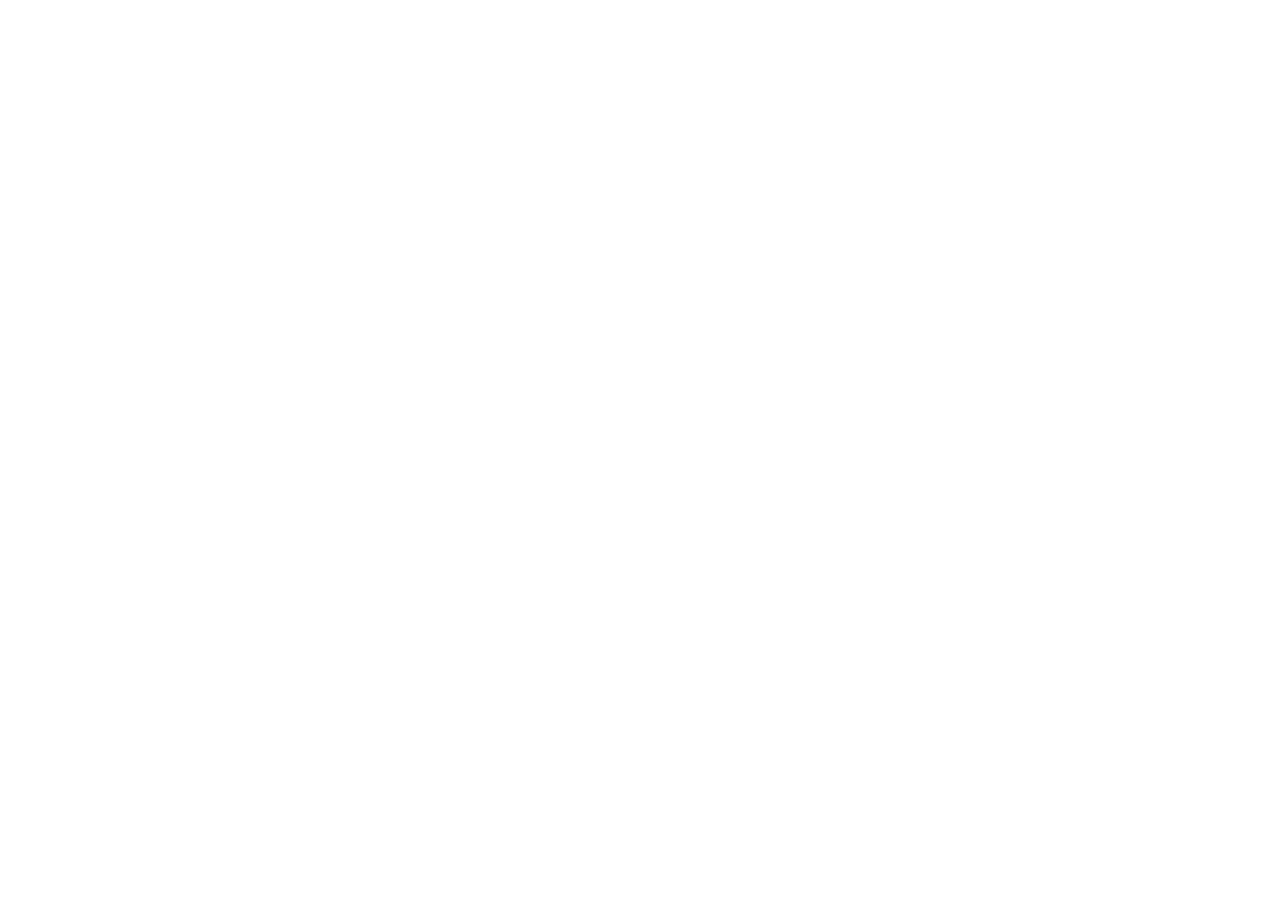
==== Sass/index.html @ 54175e41 "Добавил проект Sass" ====
<!DOCTYPE html>
<html lang="en">
<head>
    <meta charset="UTF-8">
    <meta http-equiv="X-UA-Compatible" content="IE=edge">
    <meta name="viewport" content="width=device-width, initial-scale=1.0">
    <link rel="stylesheet" href="css/fonts.css">
    <link rel="stylesheet" href="css/normalize.css">
    <link rel="stylesheet" href="css/style.css">
    <link rel="stylesheet" href="css/style1.css">
    <title>Sass</title>
</head>
<body>
    
</body>
</html>
---- Sass/css/fonts.css ----
﻿@font-face {
    font-family: 'gilroybold';
    src: url('gilroy-bold-webfont.woff2') format('woff2'),
         url('gilroy-bold-webfont.woff') format('woff');
    font-weight: normal;
    font-style: normal;

}






@font-face {
    font-family: 'gilroymedium';
    src: url('gilroy-medium-webfont.woff2') format('woff2'),
         url('gilroy-medium-webfont.woff') format('woff');
    font-weight: normal;
    font-style: normal;

}






@font-face {
    font-family: 'gilroyregular';
    src: url('gilroy-regular-webfont.woff2') format('woff2'),
         url('gilroy-regular-webfont.woff') format('woff');
    font-weight: normal;
    font-style: normal;

}






@font-face {
    font-family: 'gilroysemibold';
    src: url('gilroy-semibold-webfont.woff2') format('woff2'),
         url('gilroy-semibold-webfont.woff') format('woff');
    font-weight: normal;
    font-style: normal;

}
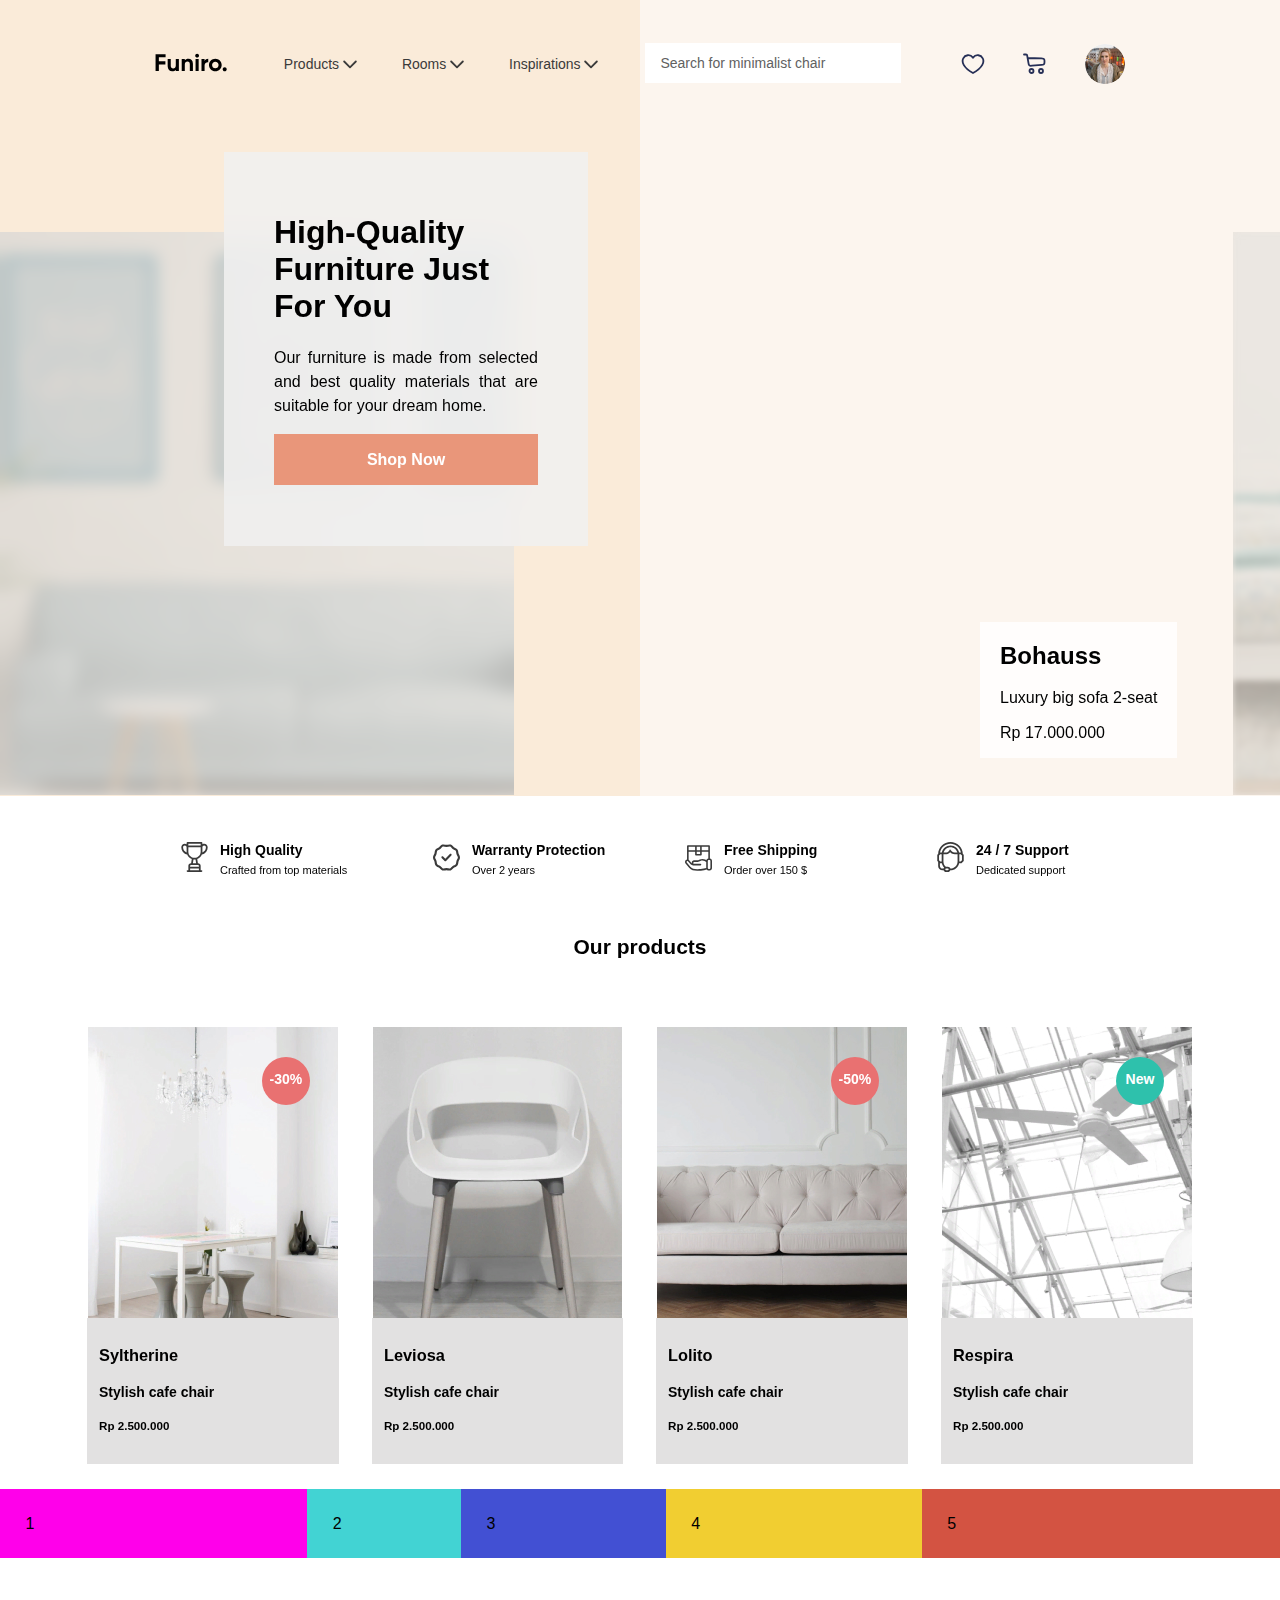
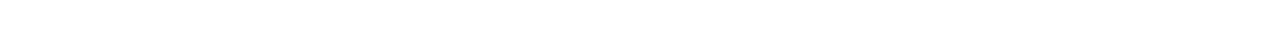
==== commit ea4c5097: "Создал черновик футера Sass" ====
--- a/Sass/index.html
+++ b/Sass/index.html
@@ -8,9 +8,124 @@
     <link rel="stylesheet" href="css/normalize.css">
     <link rel="stylesheet" href="css/style.css">
     <link rel="stylesheet" href="css/style1.css">
+    <link rel="stylesheet" href="footer.css">
+    <link rel="stylesheet" href="slideshow1/style.css"> 
     <title>Sass</title>
 </head>
 <body>
+ <section class="section1">
+    <header class="header">
+        <div class="container">
+            <a class="header-logo" href="#">
+                <img src="img/logo.svg" alt="logo">
+            </a>
+            <nav class="header-nav">
+                <a href="#">
+                    Products
+                    <img src="img/arrow-bottom.svg" alt="arrow">
+                </a>
+                <a href="#">
+                    Rooms
+                    <img src="img/arrow-bottom.svg" alt="arrow">
+                </a>
+                <a href="#">
+                    Inspirations
+                    <img src="img/arrow-bottom.svg" alt="arrow">
+                </a>
+            </nav>
+            <input class="header-search" type="search" placeholder="Search for minimalist chair">
+            <div class="header-social">
+                <a class='a_social' href="#">
+                    <img src="img/icon-like.svg" alt="icon-like">
+                </a>
+                <a class='a_social' href="#">
+                    <img class="ml-34px" src="img/icon-basket.svg" alt="icon-basket">
+                </a>
+                <a class='a_social' href="#">
+                    <img class="ml-34px user" src="img/user.jpg" alt="user-img">
+                </a>
+            </div>
+        </div>
+    </header>
+    <iframe class='iframe'src='slideshow1/index.html' 
+    frameborder='0';> </iframe> 
+ </section>
+ <div class="batn_items">
+    <div class='batn';> 
+        <a class='a1'href="#"><img class='img' src='img/kubok.svg'></a>
+        <div class='batn_text';> <a class='a1'href="#"><h4 class='h4'>High Quality</h4></a>
+        <a class='a1'href="#"><p class='p'>Crafted from top materials</p></a>
+        </div>
+    </div> 
+    <div class='batn';> 
+        <a class='a1'href="#"><img class='img' src='img/label.svg'></a>
+        <div class='batn_text';> <a class='a1'href="#"><h4 class='h4'>Warranty Protection</h4></a>
+        <a class='a1'href="#"><p class='p'>Over 2 years</p></a>
+        </div>
+    </div>  
+    <div class='batn';> 
+        <a class='a1'href="#"><img class='img' src='img/hand.svg'></a>
+        <div class='batn_text';>    <a class='a1'href="#"><h4 class='h4'>Free Shipping</h4></a>
+        <a class='a1'href="#"><p class='p'>Order over 150 $</p></a>
+        </div>
+    </div> 
+    <div class='batn';> 
+        <a class='a1'href="#"><img class='img' src='img/oprtr.svg'></a>
+        <div class='batn_text';> <a class='a1'href="#"><h4 class='h4'>24 / 7 Support</h4></a>
+        <a class='a1'href="#"><p class='p'>Dedicated support</p></a>
+        </div>
+    </div> 
+</div> 
+ <section class='section2'> 
+    <h2>Our products</h2>
+    <div class='sec_blok'>
+        <div class='sec_blok2'>
+        <div class='col'>
+        <a href="#"> <img class='col_img' src='img/image 1.jpg'></a>
+        <div class='label1'><a href="#"><p style='color: #ffffff;margin-left: 8px;font-weight: 700;'>-30%</p></a></div>
+        </div>
+        <li class='li'>
+            <a href="#"> <h3>Syltherine</h3></a> 
+            <a href="#"> <h4>Stylish cafe chair</h4></a>
+            <a href="#"> <h5>Rp 2.500.000</h5></a>  
+         </li>    
+        </div> 
+        <div class='sec_blok2'>
+            <div class='col'>
+            <a href="#"> <img class='col_img' src='img/image 2.jpg'></a>
+            </div>
+            <li class='li'>
+                <a href="#"> <h3>Leviosa</h3></a> 
+                <a href="#"> <h4>Stylish cafe chair</h4></a>
+                <a href="#"> <h5>Rp 2.500.000</h5></a>   
+             </li>    
+            </div>  
+        <div class='sec_blok2'>
+                <div class='col'>
+                <a href="#"> <img class='col_img' src='img/image 3.jpg'></a>
+                <div class='label1'><a href="#"><p style='color: #ffffff;margin-left: 8px; font-weight: 700;'>-50%</p></a></div>
+                </div>
+               <li class='li'>
+                <a href="#"> <h3>Lolito</h3></a> 
+                <a href="#"> <h4>Stylish cafe chair</h4></a>
+                <a href="#"> <h5>Rp 2.500.000</h5></a>    
+                 </li>    
+                </div>
+                <div class='sec_blok2'>
+                    <div class='col'>
+                    <a href="#"> <img class='col_img' src='img/image 4.jpg'></a>
+                    <div class='label2'><a href="#"><p style='color: #ffffff;margin-left: 10px; font-weight: 700;'>New</p></a></div>
+                    </div>
+                    <li class='li'>
+                    <a href="#"> <h3>Respira</h3></a> 
+                    <a href="#"> <h4>Stylish cafe chair</h4></a>
+                    <a href="#"> <h5>Rp 2.500.000</h5></a>    
+                     </li>    
+                    </div>      
+    </div> 
     
+ </section> 
+ <iframe class='iframe'src='md2/index.html' 
+    frameborder='0';> </iframe> 
 </body>
 </html>--- a/Sass/css/style.css
+++ b/Sass/css/style.css
@@ -0,0 +1,92 @@
+body {
+  font: 100% "Gilroy", sans-serif;
+  margin: 0;
+  font-size: 14px;
+}
+
+.container {
+  text-align: center;
+  width: 100%;
+  margin: 0 auto;
+}
+
+.section1 {
+  width: 100%;
+  height: 796px;
+  background: linear-gradient(to right, #faebd9 50%, #fcf5ee 50%) no-repeat;
+}
+
+.header {
+  padding: 43px  0  68px 0;
+}
+
+.header-logo {
+  text-decoration: none;
+  vertical-align: middle;
+}
+
+.header-nav {
+  display: inline-block;
+  vertical-align: middle;
+}
+
+.header-nav a:hover {
+  color: maroon;
+}
+
+.header-nav a:focus {
+  background-color: burlywood;
+}
+
+.header-nav a {
+  text-decoration: none;
+  margin-left: 41px;
+  font-weight: 500;
+  color: #3A3A3A;
+}
+
+.header-nav {
+  margin-left: 12px;
+}
+
+.header-search {
+  border: 0;
+  width: 20%;
+  padding: 12px 15px;
+  margin-left: 43px;
+  outline: none;
+}
+
+.header-search::placeholder {
+  font-weight: 400;
+  color: #616161;
+}
+
+.a_social {
+  text-decoration: none;
+}
+
+.header-social {
+  display: inline-block;
+  vertical-align: middle;
+  margin-left: 56px;
+}
+
+/*.header-social a:focus {background-color:burlywood }*/
+.header-social img {
+  text-decoration: none;
+  vertical-align: middle;
+}
+
+.ml-34px {
+  margin-left: 34px;
+}
+
+.header-social .user {
+  border-radius: 50%;
+}
+
+.iframe {
+  width: 100%;
+  height: 90%;
+}
--- a/Sass/css/style1.css
+++ b/Sass/css/style1.css
@@ -0,0 +1,133 @@
+.batn_items {
+  width: 100%;
+  display: flex;
+  flex-direction: row;
+  align-items: center;
+  justify-content: center;
+  margin: 0;
+}
+
+.batn {
+  display: flex;
+  flex-direction: row;
+  align-items: center;
+  width: 196px;
+  height: 56px;
+  border-radius: 15px;
+  padding-top: 11px;
+  padding-left: 12px;
+  box-sizing: border-box;
+  margin-top: 33px;
+  margin-right: 23px;
+  margin-left: 33px;
+  margin-bottom: 33px;
+}
+
+.batn_text {
+  display: flex;
+  flex-direction: column;
+  align-items: start;
+  margin-left: 12px;
+  margin-top: -12px;
+}
+
+.batn:hover {
+  background: #faebd9;
+}
+
+.batn:nth-child(odd):hover {
+  background: #d87a54;
+}
+
+.img {
+  display: inline-block;
+  vertical-align: middle;
+  width: 27px;
+  height: auto;
+  object-fit: cover;
+  margin-top: -12px;
+}
+
+.h4 {
+  display: inline-block;
+  vertical-align: middle;
+  margin-top: 22px;
+}
+
+.p {
+  display: inline-block;
+  vertical-align: middle;
+  font-size: 11px;
+  margin-top: -22px;
+}
+
+.a1 {
+  text-decoration: none;
+}
+
+.section2 {
+  width: 100%;
+  display: flex;
+  flex-direction: column;
+  align-items: center;
+  justify-content: center;
+  margin: 0;
+}
+
+.sec_blok {
+  display: flex;
+  flex-direction: row;
+  align-items: center;
+  justify-content: space-around;
+  margin: 0;
+}
+
+.sec_blok2 {
+  display: flex;
+  flex-direction: column;
+  align-items: center;
+}
+
+.col {
+  display: inline-block;
+  width: 88%;
+  height: 301px;
+  margin-top: 50px;
+}
+
+.col_img {
+  width: 100%;
+  height: 100%;
+  object-fit: cover;
+}
+
+.li {
+  display: inline-block;
+  background: #e2e1e1;
+  width: 80%;
+  padding: 12px;
+  height: auto;
+  margin-top: -10px;
+  margin-bottom: 25px;
+}
+
+.label1 {
+  width: 48px;
+  height: 48px;
+  position: absolute;
+  background: #E97171;
+  border-radius: 50%;
+  margin-top: -274px;
+  margin-left: 174px;
+}
+
+.label2 {
+  width: 48px;
+  height: 48px;
+  position: absolute;
+  background: #2EC1AC;
+  color: #ffffff;
+  border-radius: 50%;
+  margin-top: -274px;
+  margin-left: 174px;
+}
--- a/Sass/slideshow1/style.css
+++ b/Sass/slideshow1/style.css
@@ -0,0 +1,121 @@
+body {font-family: "Gilroy", sans-serif;}
+.wrapper {position:relative; 
+  margin: 0 auto;
+  width: 100%;
+  
+ 
+}
+@keyframes fade {
+  0%{ opacity: 0; }
+  10%{ opacity: 1; }
+  20%{ opacity: 1; }
+  30%{ opacity: 1; }
+  40%{ opacity: 0; }
+  50%{ opacity: 0; }
+  60%{ opacity: 0; }
+  70%{ opacity: 0; }
+  80%{ opacity: 0; }
+  90%{ opacity: 0;} 
+  100% { opacity: 0; }
+}	
+
+.wrapper img {display:flex;
+  flex-direction: row; 
+  position:absolute;
+  margin-top: 80px;
+  margin-left: 410px;
+  width:840px;
+  height: 563px;
+  opacity:0; 
+  animation-name: fade; 
+  animation-duration: 20s; 
+  animation-iteration-count: infinite; 
+}
+.wrapper img:nth-child(1) { animation-delay: 0s;  }
+.wrapper img:nth-child(2) { animation-delay: 5s;  }
+.wrapper img:nth-child(3) { animation-delay: 10s;  }
+.wrapper img:nth-child(4) { animation-delay: 15s;  }
+
+.text-block {
+  position: absolute;
+  top: 470px;
+  left:980px;
+  color: rgb(0, 0, 0);
+  background-color: rgba(255, 255, 255, 0.795);
+  padding-left: 20px;
+  padding-right: 20px;
+  backdrop-filter: blur(1rem);
+}
+
+a:hover {color:maroon }
+a {
+  text-decoration: none;
+  color: rgb(0, 0, 0);
+}
+.img-block {display:flex;
+  flex-direction: row;
+  width:514px;
+  margin-top: 80px;
+height: 563px;
+position: absolute;
+overflow: hidden;
+object-fit: cover;
+}
+.img-block img {margin-left: 0px;
+overflow: hidden;
+  margin-top: 0;
+  }
+.blur {display:flex;
+  flex-direction: row;
+  width:514px;
+  margin-left: 40px;
+  height: 863px;
+  margin-left: 0px;
+  position: absolute;
+  backdrop-filter: blur(0.5rem);
+  background: rgba(230, 224, 218, 0.726);  
+  
+}
+.img-block2 {display:flex;
+  flex-direction: row;
+  width: 140px;
+  margin-top: 80px;
+  margin-left: 1233px;
+height: 563px;
+position: absolute;
+overflow: hidden;
+object-fit: cover;
+}
+.img-block2 img { margin-left: 0px;
+position: absolute;
+  margin-top: 0;
+  filter: blur(0.2rem);
+overflow: hidden;
+}
+.blur2 {display:flex;
+  flex-direction: row;
+  width: 100%;
+  height: 863px;
+  position: absolute;
+  background: rgba(230, 224, 218, 0.726);  
+  height: 100vh;
+  
+}
+.blockover{position: absolute;
+  width: 264px;
+  height: 303px;
+  top: -9px;
+  left: 224px;
+  background-color: rgba(240, 240, 240, 0.829);
+  padding: 50px;
+  backdrop-filter: blur(1rem);}
+.buttonover{background-color:darksalmon;
+  top: -19px;
+  font-weight: 700;
+  color:white;
+  border:none;
+  width: 100%;
+  height: 51px;
+  padding: 140 154 154 140;
+  cursor:pointer;}
+ 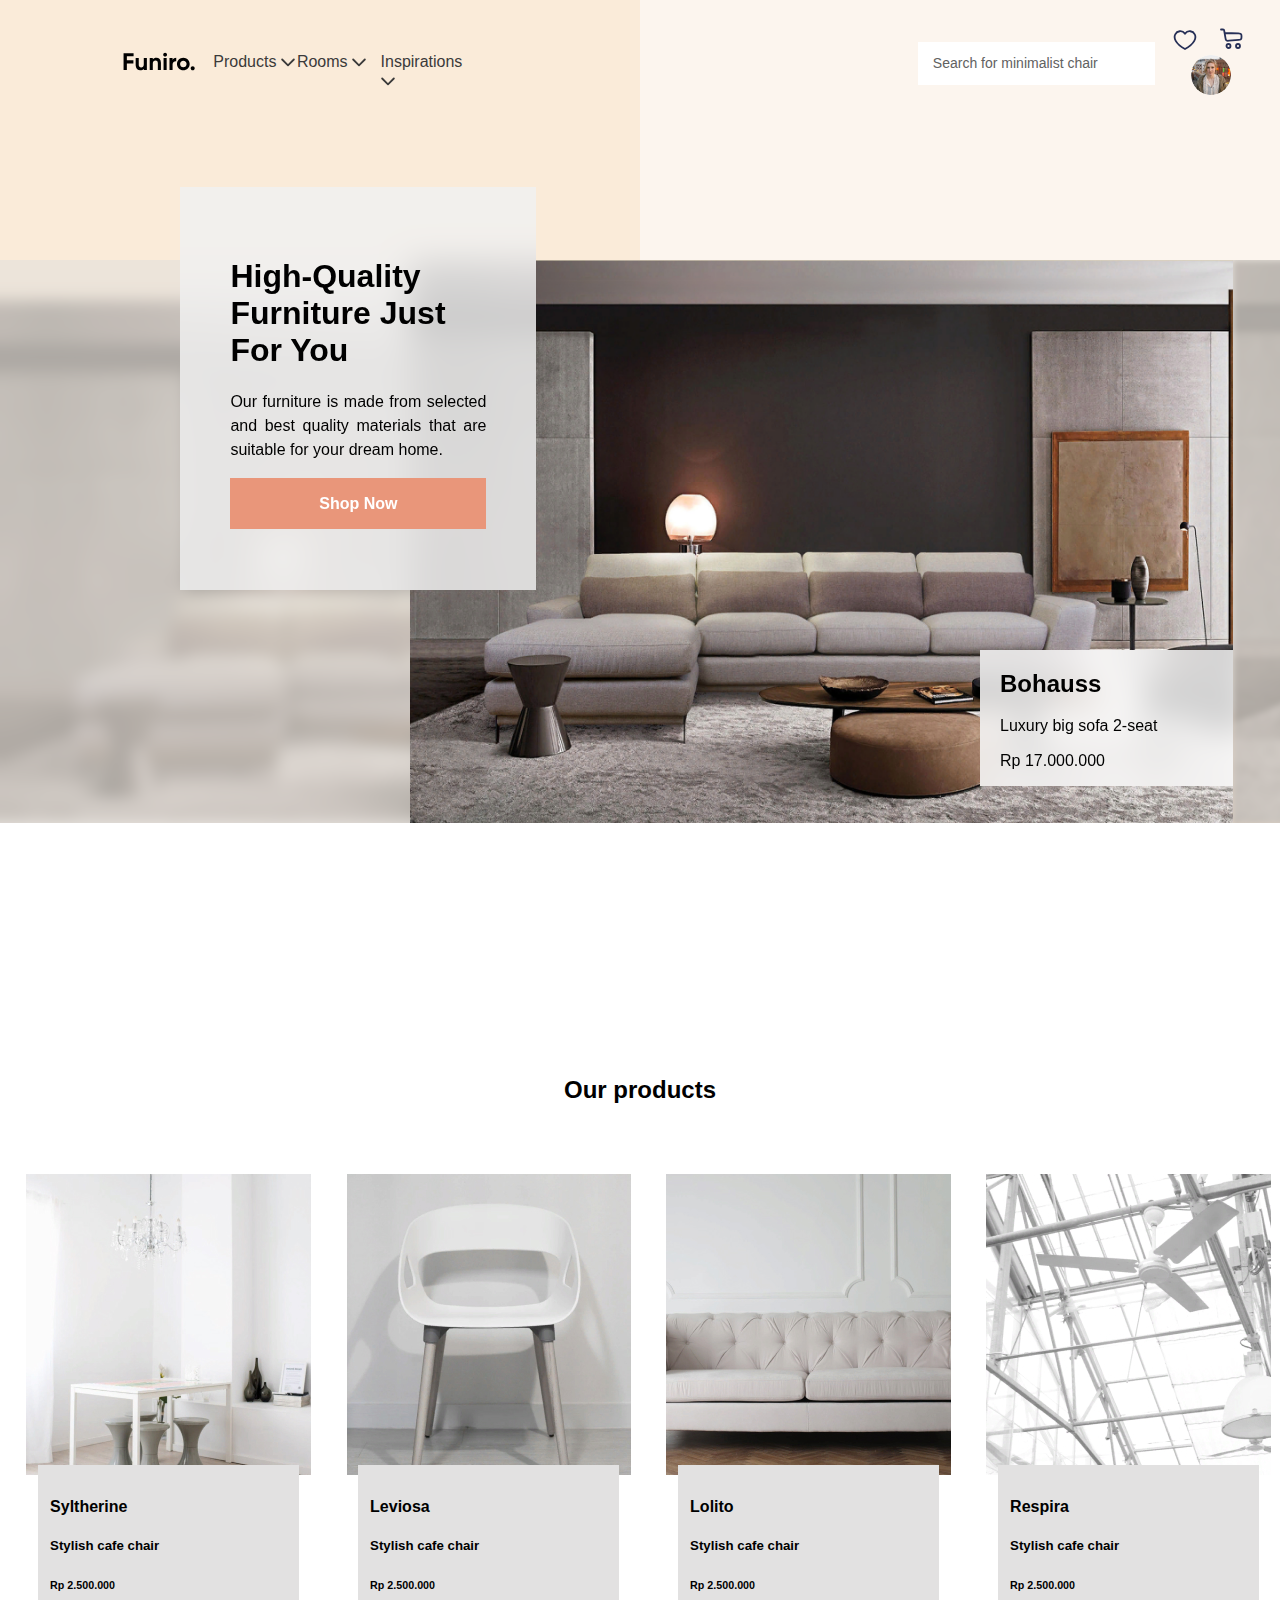
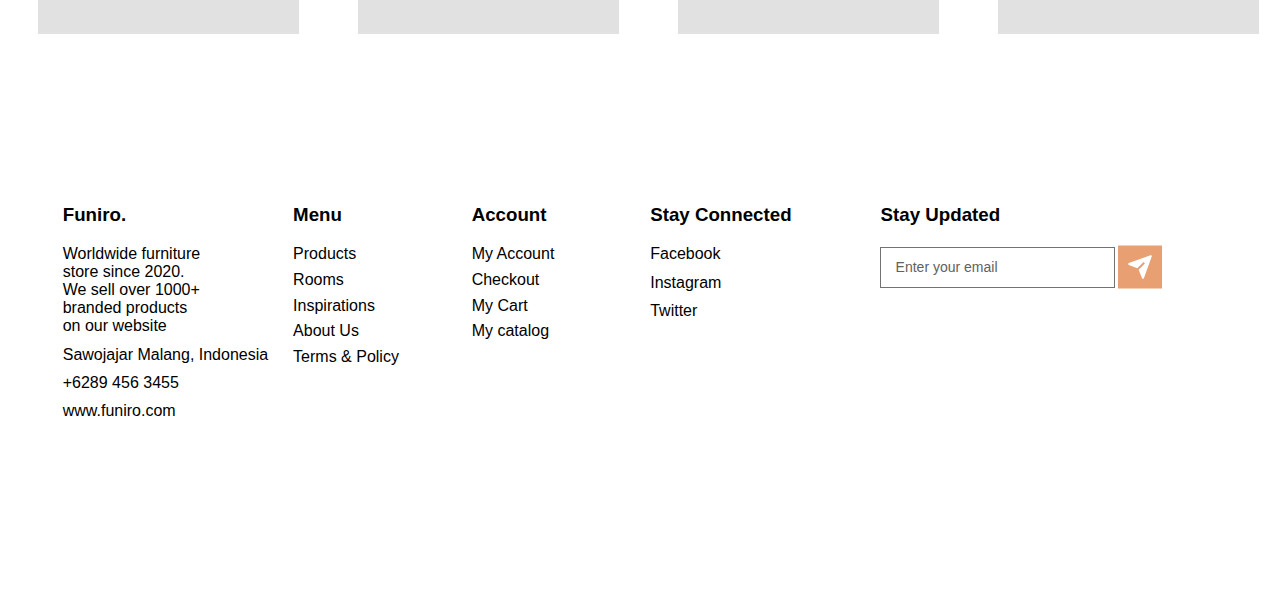
==== commit 77b77b35: "выложил задание Sass" ====
--- a/Sass/index.html
+++ b/Sass/index.html
@@ -8,124 +8,137 @@
     <link rel="stylesheet" href="css/normalize.css">
     <link rel="stylesheet" href="css/style.css">
     <link rel="stylesheet" href="css/style1.css">
-    <link rel="stylesheet" href="footer.css">
-    <link rel="stylesheet" href="slideshow1/style.css"> 
+    <link rel="stylesheet" href="slideshow1/css/style.css">
+    <link rel="stylesheet" href="css/media.css">
+    
+
     <title>Sass</title>
 </head>
+
 <body>
- <section class="section1">
-    <header class="header">
-        <div class="container">
+    <section class='section'>
+        <header class="header">
+          <div class='container'>
             <a class="header-logo" href="#">
                 <img src="img/logo.svg" alt="logo">
             </a>
+            <div class='div2'></div>
+            <div class='div1'>
             <nav class="header-nav">
-                <a href="#">
+                <div class='div22'><a class="a" href="#">
                     Products
-                    <img src="img/arrow-bottom.svg" alt="arrow">
-                </a>
-                <a href="#">
+                     <img  src="img/arrow-bottom.svg" alt="arrow">
+                </a></div>
+                <div class='div22'><a class="a" href="#">
                     Rooms
-                    <img src="img/arrow-bottom.svg" alt="arrow">
-                </a>
-                <a href="#">
+                    <img  src="img/arrow-bottom.svg" alt="arrow">
+                </a></div>
+                <div class='div21'><a class="a" href="#">
                     Inspirations
-                    <img src="img/arrow-bottom.svg" alt="arrow">
-                </a>
+                    <img  src="img/arrow-bottom.svg" alt="arrow">
+                </a></div>
             </nav>
+        </div>
+        <div class='div02'></div>
             <input class="header-search" type="search" placeholder="Search for minimalist chair">
+            <div class='div02'></div>
             <div class="header-social">
-                <a class='a_social' href="#">
+                <a class="a" href="#">
                     <img src="img/icon-like.svg" alt="icon-like">
                 </a>
-                <a class='a_social' href="#">
+                <a class="a" href="#">
                     <img class="ml-34px" src="img/icon-basket.svg" alt="icon-basket">
                 </a>
-                <a class='a_social' href="#">
+                <a class="a" href="#">
                     <img class="ml-34px user" src="img/user.jpg" alt="user-img">
                 </a>
-            </div>
+          </div>  
+        </header>
+        
+        <iframe class='iframe'src='slideshow1/index.html' 
+        frameborder='0';> </iframe>
+        <div class='blockover'>
+            <h1 style=' margin-top: 30;'>
+              High-Quality Furniture Just For You</h1>
+           <p style='text-align:justify; line-height: 1.5;top:-23px'>
+            Our furniture is 
+            made from selected and best 
+            quality materials that are 
+            suitable for your dream home.</p>
+            <button class='buttonover'>Shop Now</button>
+          </div>
+          
+        </section> 
+        <div class="but">
+        <div class='batn';> 
+            <a class='a1'href="#"><img class='img' src='img/kubok.svg'></a>
+            <a class='a1'href="#"><h4 class='h4'>High Quality</h4></a>
+            <a class='a1'href="#"><p class='p'>Crafted from top materials</p></a>
         </div>
-    </header>
-    <iframe class='iframe'src='slideshow1/index.html' 
-    frameborder='0';> </iframe> 
- </section>
- <div class="batn_items">
-    <div class='batn';> 
-        <a class='a1'href="#"><img class='img' src='img/kubok.svg'></a>
-        <div class='batn_text';> <a class='a1'href="#"><h4 class='h4'>High Quality</h4></a>
-        <a class='a1'href="#"><p class='p'>Crafted from top materials</p></a>
+        <div class="div0"></div> 
+        <div class='batn';> 
+            <a class='a1'href="#"><img class='img' src='img/label.svg'></a>
+            <a class='a1'href="#"><h4 class='h4'>Warranty Protection</h4></a>
+            <a class='a1'href="#"><p class='p'>Over 2 years</p></a>
         </div>
-    </div> 
-    <div class='batn';> 
-        <a class='a1'href="#"><img class='img' src='img/label.svg'></a>
-        <div class='batn_text';> <a class='a1'href="#"><h4 class='h4'>Warranty Protection</h4></a>
-        <a class='a1'href="#"><p class='p'>Over 2 years</p></a>
+        <div class="div0"></div> 
+        <div class='batn';> 
+            <a class='a1'href="#"><img class='img' src='img/hand.svg'></a>
+            <a class='a1'href="#"><h4 class='h4'>Free Shipping</h4></a>
+            <a class='a1'href="#"><p class='p'>Order over 150 $</p></a>
+        </div> 
+        <div class="div0"></div> 
+        <div class='batn';> 
+            <a class='a1'href="#"><img class='img' src='img/oprtr.svg'></a>
+            <a class='a1'href="#"><h4 class='h4'>24 / 7 Support</h4></a>
+            <a class='a1'href="#"><p class='p'>Dedicated support</p></a>
         </div>
-    </div>  
-    <div class='batn';> 
-        <a class='a1'href="#"><img class='img' src='img/hand.svg'></a>
-        <div class='batn_text';>    <a class='a1'href="#"><h4 class='h4'>Free Shipping</h4></a>
-        <a class='a1'href="#"><p class='p'>Order over 150 $</p></a>
         </div>
-    </div> 
-    <div class='batn';> 
-        <a class='a1'href="#"><img class='img' src='img/oprtr.svg'></a>
-        <div class='batn_text';> <a class='a1'href="#"><h4 class='h4'>24 / 7 Support</h4></a>
-        <a class='a1'href="#"><p class='p'>Dedicated support</p></a>
+        <h2 style='text-align: center; margin-top: -240px;'>Our products</h2>
+ <div class="but1">
+        <div class="contan"> 
+            <div class='col'>
+                <a href="#"> <img class='col_img' src='img/image 1.jpg'></a>
+             </div>
+             <li class='li'>
+                <a href="#"> <h4>Syltherine</h4></a> 
+                <a href="#"> <h5>Stylish cafe chair</h5></a>
+                <a href="#"> <h6>Rp 2.500.000</h6></a>  
+             </li>
         </div>
-    </div> 
-</div> 
- <section class='section2'> 
-    <h2>Our products</h2>
-    <div class='sec_blok'>
-        <div class='sec_blok2'>
-        <div class='col'>
-        <a href="#"> <img class='col_img' src='img/image 1.jpg'></a>
-        <div class='label1'><a href="#"><p style='color: #ffffff;margin-left: 8px;font-weight: 700;'>-30%</p></a></div>
+        
+        <div class="contan"> 
+            <div class='col'>
+                <a href="#"> <img class='col_img' src='img/image 2.jpg'></a>
+             </div>
+             <li class='li'>
+                <a href="#"> <h4>Leviosa</h4></a> 
+                <a href="#"> <h5>Stylish cafe chair</h5></a>
+                <a href="#"> <h6>Rp 2.500.000</h6></a>  
+            </li>
         </div>
-        <li class='li'>
-            <a href="#"> <h3>Syltherine</h3></a> 
-            <a href="#"> <h4>Stylish cafe chair</h4></a>
-            <a href="#"> <h5>Rp 2.500.000</h5></a>  
-         </li>    
-        </div> 
-        <div class='sec_blok2'>
+        <div class="contan"> 
             <div class='col'>
-            <a href="#"> <img class='col_img' src='img/image 2.jpg'></a>
-            </div>
-            <li class='li'>
-                <a href="#"> <h3>Leviosa</h3></a> 
-                <a href="#"> <h4>Stylish cafe chair</h4></a>
-                <a href="#"> <h5>Rp 2.500.000</h5></a>   
-             </li>    
-            </div>  
-        <div class='sec_blok2'>
-                <div class='col'>
                 <a href="#"> <img class='col_img' src='img/image 3.jpg'></a>
-                <div class='label1'><a href="#"><p style='color: #ffffff;margin-left: 8px; font-weight: 700;'>-50%</p></a></div>
-                </div>
-               <li class='li'>
-                <a href="#"> <h3>Lolito</h3></a> 
-                <a href="#"> <h4>Stylish cafe chair</h4></a>
-                <a href="#"> <h5>Rp 2.500.000</h5></a>    
-                 </li>    
-                </div>
-                <div class='sec_blok2'>
-                    <div class='col'>
-                    <a href="#"> <img class='col_img' src='img/image 4.jpg'></a>
-                    <div class='label2'><a href="#"><p style='color: #ffffff;margin-left: 10px; font-weight: 700;'>New</p></a></div>
-                    </div>
-                    <li class='li'>
-                    <a href="#"> <h3>Respira</h3></a> 
-                    <a href="#"> <h4>Stylish cafe chair</h4></a>
-                    <a href="#"> <h5>Rp 2.500.000</h5></a>    
-                     </li>    
-                    </div>      
-    </div> 
-    
- </section> 
- <iframe class='iframe'src='md2/index.html' 
-    frameborder='0';> </iframe> 
+             </div>
+             <li class='li'>
+                <a href="#"> <h4>Lolito</h4></a> 
+                <a href="#"> <h5>Stylish cafe chair</h5></a>
+                <a href="#"> <h6>Rp 2.500.000</h6></a>  
+             </li>
+        </div>
+        <div class="contan"> 
+            <div class='col'>
+                <a href="#"> <img class='col_img' src='img/image 4.jpg'></a>
+             </div>
+             <li class='li'>
+                <a href="#"> <h4>Respira</h4></a> 
+                <a href="#"> <h5>Stylish cafe chair</h5></a>
+                <a href="#"> <h6>Rp 2.500.000</h6></a>  
+             </li>
+        </div>
+    </div>
+    <iframe class='iframe1'src='md2/index.html' 
+        frameborder='0';> </iframe>
 </body>
 </html>--- a/Sass/css/style.css
+++ b/Sass/css/style.css
@@ -1,33 +1,61 @@
 body {
-  font: 100% "Gilroy", sans-serif;
-  margin: 0;
-  font-size: 14px;
+  font-family: "Gilroy", sans-serif;
+  margin: 0 auto;
+}
+
+.a {
+  text-decoration: none;
+}
+
+.div1 {
+  width: 100%;
+}
+
+.header-nav {
+  display: flex;
+  flex-direction: row;
+  justify-content: space-around;
+}
+
+.section {
+  width: 100%;
+  height: 20%;
+  display: flex;
+  flex-direction: column;
+  align-items: center;
+  justify-content: center;
+  margin: 0 auto;
+}
+
+.header {
+  width: 100%;
+  height: 756px;
+  display: flex;
+  flex-direction: row;
+  background: linear-gradient(to right, #faebd9 50%, #fcf5ee 50%) no-repeat;
 }
 
 .container {
-  text-align: center;
   width: 100%;
-  margin: 0 auto;
+  height: 10%;
+  margin-top: 2%;
+  margin-left: 9.6%;
+  margin-right: 2%;
+  display: flex;
+  flex-direction: row;
+  align-items: center;
 }
 
-.section1 {
-  width: 100%;
-  height: 796px;
-  background: linear-gradient(to right, #faebd9 50%, #fcf5ee 50%) no-repeat;
+.header-logo .header-nav .header-social .header-social img {
+  display: flex;
+  flex-direction: row;
+  align-items: center;
 }
 
-.header {
-  padding: 43px  0  68px 0;
-}
-
-.header-logo {
-  text-decoration: none;
-  vertical-align: middle;
-}
-
-.header-nav {
-  display: inline-block;
-  vertical-align: middle;
+.header-nav a {
+  font-size: 16px;
+  font-weight: 500;
+  color: #3A3A3A;
 }
 
 .header-nav a:hover {
@@ -38,55 +66,76 @@
   background-color: burlywood;
 }
 
-.header-nav a {
-  text-decoration: none;
-  margin-left: 41px;
-  font-weight: 500;
-  color: #3A3A3A;
-}
-
-.header-nav {
-  margin-left: 12px;
-}
-
 .header-search {
   border: 0;
-  width: 20%;
+  width: 303px;
   padding: 12px 15px;
-  margin-left: 43px;
   outline: none;
 }
 
 .header-search::placeholder {
+  font-size: 14px;
   font-weight: 400;
   color: #616161;
 }
 
-.a_social {
-  text-decoration: none;
+.div2 {
+  width: 30px;
+  height: 40px;
+}
+
+.div02 {
+  width: 20px;
+  height: 60px;
+}
+
+.div21 {
+  width: 100%;
+  height: 20px;
+}
+
+.div22 {
+  width: 100%;
+  height: 20px;
+}
+
+.div211 {
+  width: 40px;
+  height: 20px;
 }
 
 .header-social {
-  display: inline-block;
-  vertical-align: middle;
-  margin-left: 56px;
-}
-
-/*.header-social a:focus {background-color:burlywood }*/
-.header-social img {
-  text-decoration: none;
-  vertical-align: middle;
+  margin-left: 6px;
 }
 
 .ml-34px {
-  margin-left: 34px;
+  margin-left: 18px;
 }
 
 .header-social .user {
   border-radius: 50%;
 }
 
-.iframe {
+.blockover {
+  position: relative;
+  width: 20%;
+  height: 303px;
+  top: -670px;
+  left: -22%;
+  background-color: rgba(240, 240, 240, 0.829);
+  padding: 50px;
+  backdrop-filter: blur(1rem);
+  z-index: 2;
+}
+
+.buttonover {
+  background-color: darksalmon;
+  top: -19px;
+  font-weight: 700;
+  color: white;
+  border: none;
   width: 100%;
-  height: 90%;
+  height: 51px;
+  padding: 140 154 154 140;
+  cursor: pointer;
 }
--- a/Sass/css/style1.css
+++ b/Sass/css/style1.css
@@ -1,133 +1,112 @@
-.batn_items {
+a {text-decoration: none;
+    color: #000;}
+
+.iframe {
+  width: 100%;
+  height: 677px;
+  margin-top: -45%;
+  object-fit: cover;
+  z-index: 1;
+}
+
+.iframe1 {
+  width: 100%;
+  height: 477px;
+  margin-top: 5%;
+  object-fit: cover;
+  z-index: 1;
+}
+
+.col{
+  display: inline-block;
+  width: auto;
+  height: 301px;
+  margin-top: 50px;
+  margin-left: 17px;}
+
+.col_img {width: 100%;
+       height: 100%;
+       object-fit:cover;}
+
+.li {display: inline-block;
+  background: rgb(226, 225, 225);
+  width: 74%;
+  padding: 12px;
+  height: 145px;
+  margin-top:-10px;
+  margin-left: 17px;
+  margin-bottom: 25px;}
+
+
+.clip {position:relative;
+  display: inline-block;
+  vertical-align: middle;
+  margin: 50px;
+  margin-top: 40px;
+  box-sizing: border-box;
+   width:740px;
+   height: 582px;
+   border-radius: 20px;
+   z-index: 4;
+ }
+
+.batn:nth-child(even):hover{
+  background: #faebd9;}
+  
+.batn:nth-child(odd):hover {background:#faebd9;}
+
+.div0 {width: 3%; height: 20%;}
+
+.batn {display: inline-block;
+   vertical-align: middle;
+   width: 196px;
+   height: 56px;
+   border-radius: 15px;
+   padding-top: 11px;
+   padding-left: 12px;
+   box-sizing: border-box;
+   margin-left: 120px;
+  }
+
+.img {display: inline-block;
+  vertical-align: middle;
+  width:  27px;
+  height: auto;
+  object-fit:cover;}
+
+.h4 {display: inline-block;
+  vertical-align: middle;
+  font-size: 14px;
+  margin-top:0px;
+   }
+
+.p {display: inline-block;
+  vertical-align:middle;
+  margin-left: 35px;
+  font-size: 11px;
+  margin-top:-34px;
+  }
+
+.a1 {text-decoration: none;}
+
+.but {
   width: 100%;
   display: flex;
   flex-direction: row;
   align-items: center;
-  justify-content: center;
-  margin: 0;
 }
 
-.batn {
+.but1 {
+  width: 100%;
   display: flex;
   flex-direction: row;
   align-items: center;
-  width: 196px;
-  height: 56px;
-  border-radius: 15px;
-  padding-top: 11px;
-  padding-left: 12px;
-  box-sizing: border-box;
-  margin-top: 33px;
-  margin-right: 23px;
-  margin-left: 33px;
-  margin-bottom: 33px;
 }
-
-.batn_text {
-  display: flex;
-  flex-direction: column;
-  align-items: start;
-  margin-left: 12px;
-  margin-top: -12px;
-}
-
-.batn:hover {
-  background: #faebd9;
-}
-
-.batn:nth-child(odd):hover {
-  background: #d87a54;
-}
-
-.img {
-  display: inline-block;
-  vertical-align: middle;
-  width: 27px;
+.contan {
+  width: 100%;
   height: auto;
-  object-fit: cover;
-  margin-top: -12px;
-}
-
-.h4 {
-  display: inline-block;
-  vertical-align: middle;
-  margin-top: 22px;
-}
-
-.p {
-  display: inline-block;
-  vertical-align: middle;
-  font-size: 11px;
-  margin-top: -22px;
-}
-
-.a1 {
-  text-decoration: none;
-}
-
-.section2 {
-  width: 100%;
   display: flex;
   flex-direction: column;
   align-items: center;
-  justify-content: center;
-  margin: 0;
-}
-
-.sec_blok {
-  display: flex;
-  flex-direction: row;
-  align-items: center;
-  justify-content: space-around;
-  margin: 0;
-}
-
-.sec_blok2 {
-  display: flex;
-  flex-direction: column;
-  align-items: center;
-}
-
-.col {
-  display: inline-block;
-  width: 88%;
-  height: 301px;
-  margin-top: 50px;
-}
-
-.col_img {
-  width: 100%;
-  height: 100%;
-  object-fit: cover;
-}
-
-.li {
-  display: inline-block;
-  background: #e2e1e1;
-  width: 80%;
-  padding: 12px;
-  height: auto;
-  margin-top: -10px;
-  margin-bottom: 25px;
-}
-
-.label1 {
-  width: 48px;
-  height: 48px;
-  position: absolute;
-  background: #E97171;
-  border-radius: 50%;
-  margin-top: -274px;
-  margin-left: 174px;
-}
-
-.label2 {
-  width: 48px;
-  height: 48px;
-  position: absolute;
-  background: #2EC1AC;
-  color: #ffffff;
-  border-radius: 50%;
-  margin-top: -274px;
-  margin-left: 174px;
-}
+  box-sizing: border-box;
+}--- a/Sass/slideshow1/css/style.css
+++ b/Sass/slideshow1/css/style.css
@@ -0,0 +1,114 @@
+body {font-family: "Gilroy", sans-serif;}
+.wrapper {position:relative; 
+  margin: 0 auto;
+  width: 100%;
+  
+ 
+}
+
+.div1  {width: 100%;
+ height: 100%;
+ display: flex;
+ flex-direction: row;
+ align-items: center;
+ object-fit: cover;
+}
+
+@keyframes fade {
+  0%{ opacity: 0; }
+  10%{ opacity: 1; }
+  20%{ opacity: 1; }
+  30%{ opacity: 1; }
+  40%{ opacity: 0; }
+  50%{ opacity: 0; }
+  60%{ opacity: 0; }
+  70%{ opacity: 0; }
+  80%{ opacity: 0; }
+  90%{ opacity: 0;} 
+  100% { opacity: 0; }
+}	
+
+.wrapper img {display:flex;
+  flex-direction: row; 
+  position:absolute;
+  margin-top: 80px;
+  margin-left: 410px;
+  width:840px;
+  height: 563px; 
+  animation-name: fade; 
+  animation-duration: 20s; 
+  animation-iteration-count: infinite; 
+}
+.wrapper img:nth-child(1) { animation-delay: 0s;  }
+.wrapper img:nth-child(2) { animation-delay: 5s;  }
+.wrapper img:nth-child(3) { animation-delay: 10s;  }
+.wrapper img:nth-child(4) { animation-delay: 15s;  }
+
+.text-block {
+  position: absolute;
+  width: 20%;
+  top: 470px;
+  left:980px;
+  color: rgb(0, 0, 0);
+  background-color: rgba(255, 255, 255, 0.795);
+  padding-left: 20px;
+  padding-right: 20px;
+  backdrop-filter: blur(1rem);
+}
+
+a:hover {color:maroon }
+a {
+  text-decoration: none;
+  color: rgb(0, 0, 0);
+}
+.img-block {display:flex;
+  flex-direction: row;
+  width:514px;
+  margin-top: 80px;
+height: 563px;
+position: absolute;
+overflow: hidden;
+object-fit: cover;
+}
+.img-block img {margin-left: 0px;
+overflow: hidden;
+  margin-top: 40px;
+  }
+.blur {display:flex;
+  flex-direction: row;
+  width:514px;
+  margin-left: 40px;
+  height: 863px;
+  margin-left: 0px;
+  position: absolute;
+  backdrop-filter: blur(0.5rem);
+  background: rgba(230, 224, 218, 0.726);  
+  
+}
+.img-block2 {display:flex;
+  flex-direction: row;
+  width: 140px;
+  margin-top: 80px;
+  margin-left: 1233px;
+height: 563px;
+position: absolute;
+overflow: hidden;
+object-fit: cover;
+}
+.img-block2 img { margin-left: 0px;
+position: absolute;
+  margin-top: 0;
+  filter: blur(0.2rem);
+overflow: hidden;
+}
+.blur2 {display:flex;
+  flex-direction: row;
+  width: 100%;
+  height: 860px;
+  position: absolute;
+  background: rgba(230, 224, 218, 0.726);  
+ 
+  
+}
+
+ --- a/Sass/css/media.css
+++ b/Sass/css/media.css
@@ -0,0 +1,313 @@
+@media (max-width: 375px) {
+    .section {width: 100%;}
+
+    .header {
+        height: 670px;
+    }
+
+    .div1 {width: 99%;
+    }
+
+   .div21 {width: 70%;
+        }
+
+   .div22 {width: 20%;
+         height: 10px;
+        }
+    .div02 {width: 20%;
+            height: 50%;
+           }
+
+    .div2 {width: 20%;
+            height: 50%;
+           }
+
+    .header-nav a{
+        font-size: 14px
+        } 
+
+    .header-nav {
+        width: 100%;
+        justify-content: space-around;
+        margin-left: 1%;
+        
+    } 
+
+    .container {width: 100%;
+    display: flex;
+    flex-direction: column;
+    align-items: center; 
+    margin: 0 auto;
+    }
+
+    
+    .iframe {
+        display: none;
+        
+    }
+
+    .but {
+        width: 100%;
+        margin-top: -594px;
+        margin-left: 3px;
+        display: flex;
+        flex-direction: column;
+        align-items: center;
+      }
+
+      .but1 {
+        width: 90%;
+        margin-top: 284px;
+        margin-left: 4%;
+        display: flex;
+        flex-direction: column;
+        align-items: center;
+        flex-wrap: wrap;
+      }
+      .col {width: 100%;}
+
+      .li {width: 100%;}
+
+      .batn
+      { margin-left: 70px;}  
+}
+
+@media (max-width: 425px) {
+    .section {width: 100%;}
+
+    .div1 {width: 100%;
+    }
+
+    .header {
+        height: 530px;
+    }
+
+   .div21 {width: 29%;
+        }
+
+   .div22 {width: 30%;
+        }
+    .div02 {width: 20%;
+            height: 50px;
+           }
+
+    .div2 {width: 20%;
+            height: 50px;
+           }
+    .header
+    { padding-top: 30px;}
+
+    .header-nav a{
+        font-size: 14px
+        } 
+
+    .header-nav {
+        width: 100%;
+        justify-content: center;
+        
+        
+    } 
+
+    .container {width: 100%;
+    display: flex;
+    flex-direction: column;
+    align-items: center; 
+    margin: 0 auto;
+    }
+
+    .iframe {
+        display: none;
+        
+    }
+
+    .blockover {
+        text-align: center;
+        width: 76%;
+        height: auto;
+        margin-top: 340px;
+        margin-left: 45%;
+        padding: 12px;
+    }
+
+    .but {
+        width: 100%;
+        margin-top: -194px;
+        display: flex;
+        flex-direction: column;
+        align-items: center;
+      }
+    
+      .batn
+      { margin-left: 60px;}  
+}
+ 
+@media (min-width: 768px) and (max-width: 1023px) {
+    .section {width: 100%;}
+
+    .header {
+        height: 530px;
+    }
+
+    .div1 {width: 100%;
+    }
+
+   .div21 {width: 75%;
+        }
+
+   .div22 {width: 75%;
+        }
+    .div02 {width: 20%;
+            height: 20px;
+           }
+
+    .div2 {width: 20%;
+            height: 20px;
+           }
+    .header
+    { padding-top: 30px;}
+
+    .header-nav a{
+        font-size: 14px
+        } 
+
+    .header-nav {
+        width: 100%;
+        justify-content: space-around;
+        margin-left: 6%;
+        
+    } 
+
+    .container {width: 90%;
+    display: flex;
+    flex-direction: column;
+    align-items: center; 
+    margin: 0 auto;
+    }
+
+    .iframe {
+        display: none;
+        
+    }
+
+    .blockover {
+        width: 40%;
+        height: auto;
+        margin-top: 290px;
+        margin-left: 45%;
+        padding: 28px;
+    }
+
+    .but {
+        width: 100%;
+        margin-top: -594px;
+        flex-wrap: wrap;
+      }
+    
+    .but1 {
+        width: 100%;
+        margin-top: 194px;
+        flex-wrap: wrap;
+      }
+    
+    .li {width: 34%;}
+}
+
+@media (width: 1024px)  {
+    .container {
+        width: 100%;
+    
+    }
+
+    iframe {overflow: hidden;}
+
+    .div1 {
+    width: 100%;}
+
+    .div21 {width: 35%;
+    }
+
+    .div22 {width: 45%;
+    }
+
+    .div2 {width: 40px;
+        
+    }
+
+    .div02 {width: 10px;}
+
+    .div211 {
+        width: 20px 
+    }
+
+    .header {
+        padding: 23px  0  38px 0;
+    }
+
+    .header-nav  {
+        width: 96%;
+        margin-left: 2%;
+    }
+
+    .header-social {
+        width: 50%;
+    }
+
+    .li {width: 26%;}
+
+    .blockover {
+        width: 44%;
+        height: 90%;
+        margin-top: -190px;
+        margin-left: 45%;
+        padding: 28px;
+    }
+    
+    .but {
+        width: 100%;
+        margin-top: -94px;
+        margin-left: -22px;
+        display: flex;
+        flex-direction: row;
+        align-items: center;
+      }
+   .batn
+   { margin-left: 70px;}
+
+   .but1 {
+    width: 100%;
+    margin-top: 214px;
+    flex-wrap: wrap;
+  }
+} 
+
+@media (min-width: 1440px){
+
+    .div21{
+        width: 150px;
+        height: 20px;
+    }
+   .div22  {
+        width: 150px;
+        height: 20px; 
+    }
+
+    .but {
+        width: 100%;
+        margin-top: -394px;
+        margin-left: -22px;
+        display: flex;
+        flex-direction: row;
+        align-items: center;
+      }
+  
+      .but1 {
+        width: 100%;
+        margin-top: 214px;
+        flex-wrap: nowrap;
+      }
+      
+      .header-social {
+        width: 30%;
+      }
+
+}